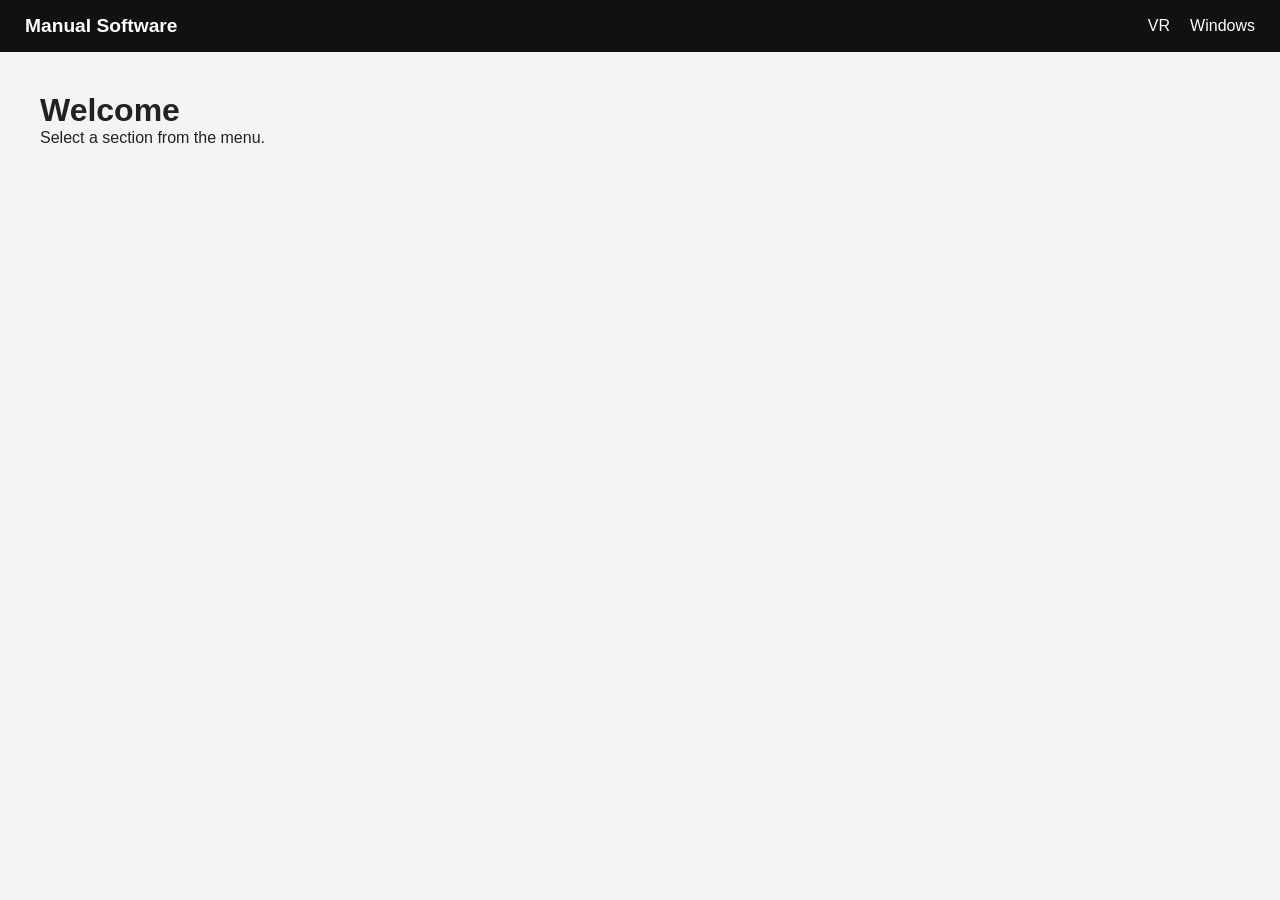
==== index.html @ 60f71440 "fix: index" ====
<!DOCTYPE html>
<html lang="en">

	<head>
		<meta charset="UTF-8">
		<meta name="viewport" content="width=device-width, initial-scale=1.0">
		<title>Manual Padaria</title>
		<link rel="stylesheet" href="../css/index.css">
	</head>

	<body>

		<header class="navbar">
			<div class="logo">Manual Software</div>

			<button class="menu-toggle" id="menuToggle">
				☰
			</button>

			<nav id="navMenu">
				<a href="software/vr">VR</a>
				<a href="software/win">Windows</a>
			</nav>
		</header>

		<main class="content">
			<h1>Welcome</h1>
			<p>Select a section from the menu.</p>
		</main>

		<script src="js/index.js"></script>
	</body>
</html>
---- css/index.css ----
* {
    margin: 0;
    padding: 0;
    box-sizing: border-box;
}

body {
    font-family: Arial, sans-serif;
    background: #f4f4f4;
    color: #222;
}

/* NAVBAR */

.navbar {
    display: flex;
    justify-content: space-between;
    align-items: center;

    background: #111;
    color: white;

    padding: 15px 25px;
}

.logo {
    font-size: 1.2rem;
    font-weight: bold;
}

nav {
    display: flex;
    gap: 20px;
}

nav a {
    color: white;
    text-decoration: none;
    transition: 0.2s;
}

nav a:hover {
    color: #4da3ff;
}

/* MOBILE BUTTON */

.menu-toggle {
    display: none;

    background: none;
    border: none;

    color: white;
    font-size: 1.5rem;

    cursor: pointer;
}

/* CONTENT */

.content {
    padding: 40px;
}

/* MOBILE */

@media (max-width: 768px) {

    .menu-toggle {
        display: block;
    }

    nav {
        display: none;

        flex-direction: column;

        position: absolute;
        top: 60px;
        right: 20px;

        background: #222;
        padding: 15px;

        border-radius: 8px;
    }

    nav.show {
        display: flex;
    }
}
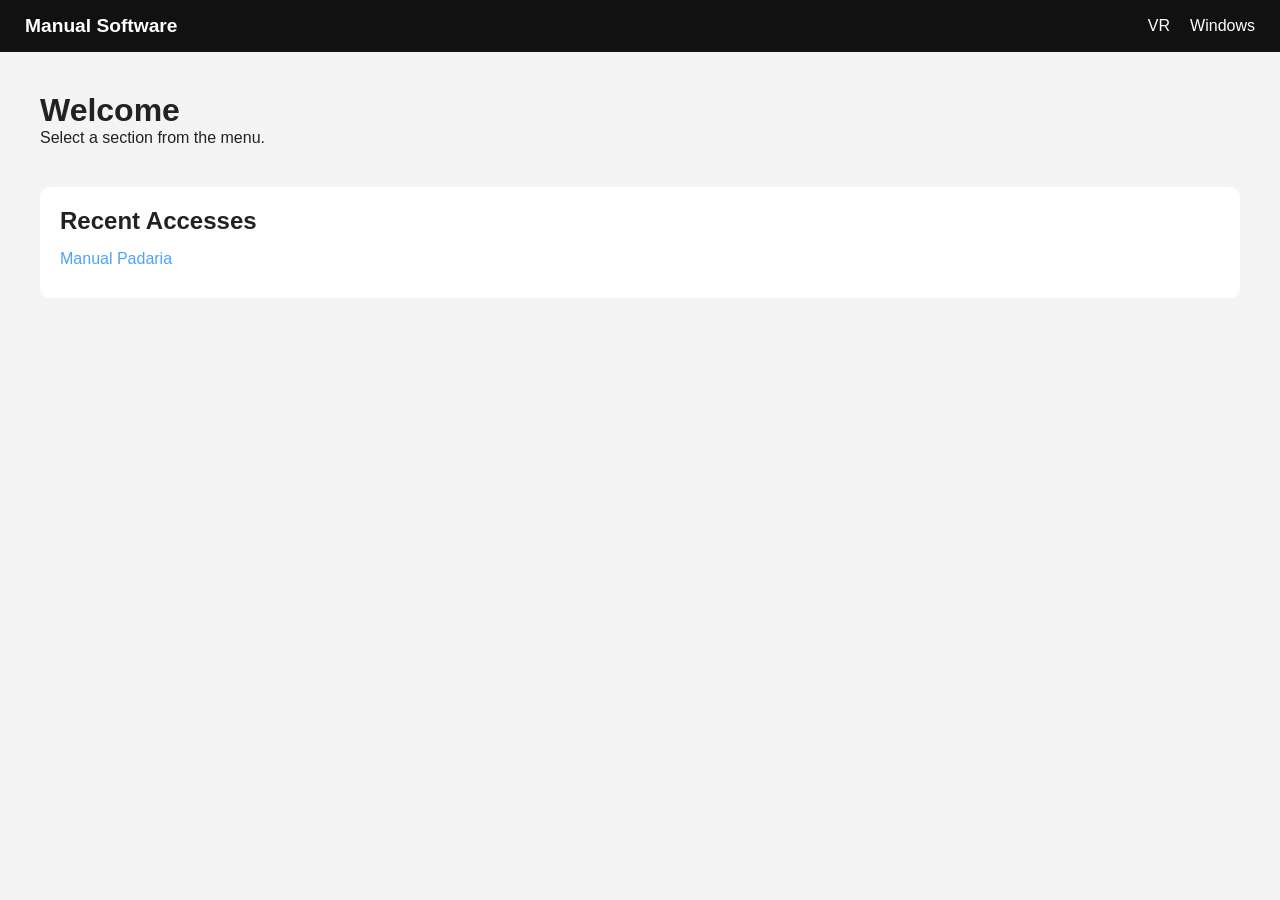
==== commit 52c27ad3: "feat: solution glassfish_error" ====
--- a/index.html
+++ b/index.html
@@ -1,33 +1,32 @@
 <!DOCTYPE html>
-<html lang="en">
-
+<html lang="pt-br">
 	<head>
 		<meta charset="UTF-8">
 		<meta name="viewport" content="width=device-width, initial-scale=1.0">
 		<title>Manual Padaria</title>
-		<link rel="stylesheet" href="../css/index.css">
+		<link rel="stylesheet" href="css/index.css">
+		<link rel="stylesheet" href="css/recent.css">
 	</head>
-
 	<body>
-
 		<header class="navbar">
 			<div class="logo">Manual Software</div>
-
 			<button class="menu-toggle" id="menuToggle">
 				☰
 			</button>
-
 			<nav id="navMenu">
-				<a href="software/vr">VR</a>
-				<a href="software/win">Windows</a>
+				<a href="./software/vr">VR</a>
+				<a href="./software/win">Windows</a>
 			</nav>
 		</header>
-
 		<main class="content">
 			<h1>Welcome</h1>
 			<p>Select a section from the menu.</p>
+			<section class="recent">
+				<h2>Recent Accesses</h2>
+				<ul id="recentList"></ul>
+			</section>
 		</main>
-
 		<script src="js/index.js"></script>
+    <script src="js/recent.js"></script>
 	</body>
 </html>
--- a/css/index.css
+++ b/css/index.css
@@ -9,8 +9,6 @@
     background: #f4f4f4;
     color: #222;
 }
-
-/* NAVBAR */
 
 .navbar {
     display: flex;
@@ -42,8 +40,6 @@
 nav a:hover {
     color: #4da3ff;
 }
-
-/* MOBILE BUTTON */
 
 .menu-toggle {
     display: none;
--- a/css/recent.css
+++ b/css/recent.css
@@ -0,0 +1,28 @@
+.recent {
+    margin-top: 40px;
+    padding: 20px;
+
+    background: white;
+    border-radius: 10px;
+}
+
+.recent h2 {
+    margin-bottom: 15px;
+}
+
+.recent ul {
+    list-style: none;
+}
+
+.recent li {
+    margin: 10px 0;
+}
+
+.recent a {
+    text-decoration: none;
+    color: #4da3ff;
+}
+
+.recent a:hover {
+    text-decoration: underline;
+}
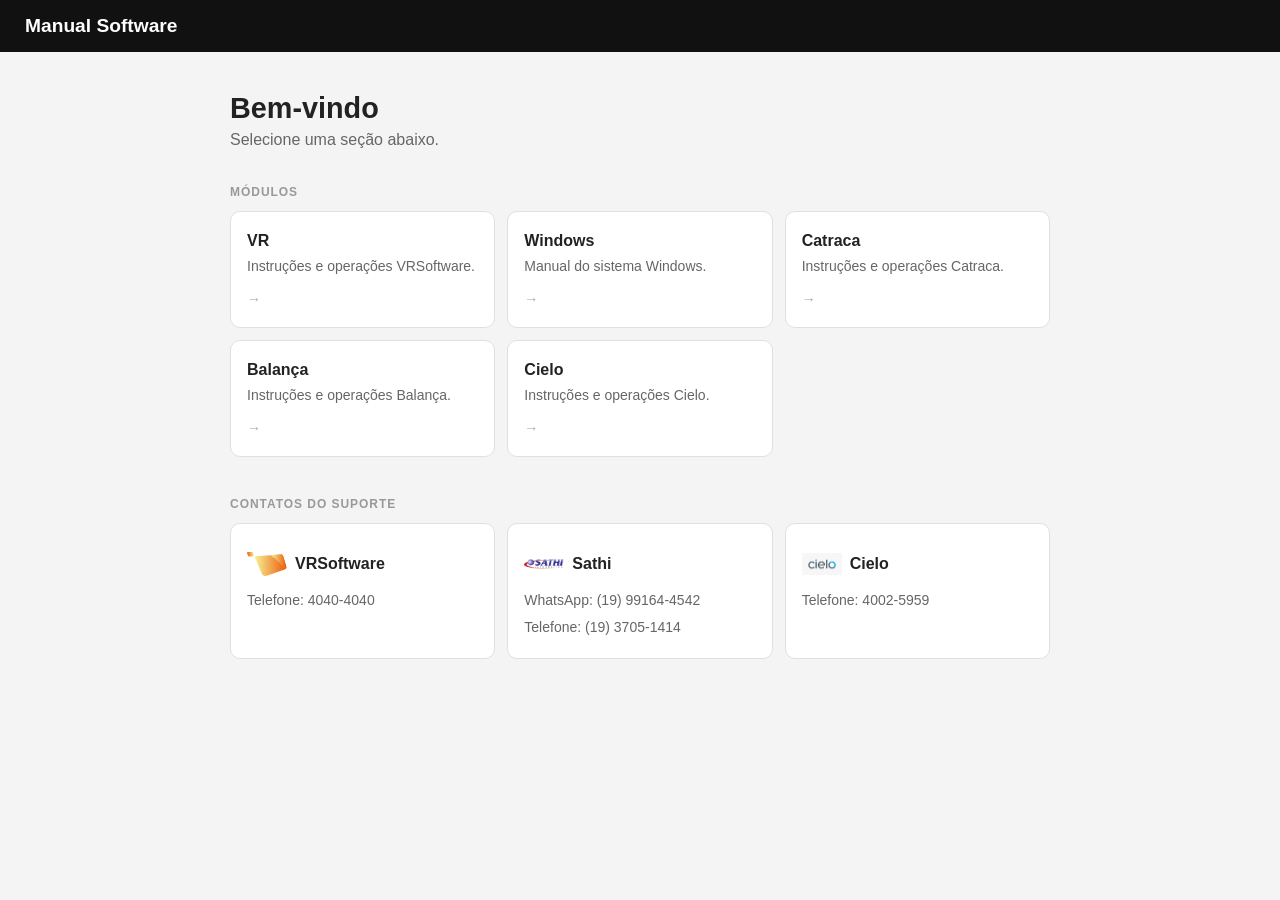
==== commit 71acebf0: "feat: dirs catraca, balanca, cielo + phone" ====
--- a/index.html
+++ b/index.html
@@ -5,28 +5,74 @@
 		<meta name="viewport" content="width=device-width, initial-scale=1.0">
 		<title>Manual Padaria</title>
 		<link rel="stylesheet" href="css/index.css">
-		<link rel="stylesheet" href="css/recent.css">
 	</head>
 	<body>
 		<header class="navbar">
 			<div class="logo">Manual Software</div>
-			<button class="menu-toggle" id="menuToggle">
-				☰
-			</button>
-			<nav id="navMenu">
-				<a href="./software/vr">VR</a>
-				<a href="./software/win">Windows</a>
-			</nav>
 		</header>
 		<main class="content">
-			<h1>Welcome</h1>
-			<p>Select a section from the menu.</p>
-			<section class="recent">
-				<h2>Recent Accesses</h2>
-				<ul id="recentList"></ul>
+			<h1>Bem-vindo</h1>
+			<p class="subtitle">Selecione uma seção abaixo.</p>
+
+			<section class="modules">
+				<h2>Módulos</h2>
+				<div class="cards">
+					<a href="./software/vr/vr.html" class="card">
+						<span class="card-title">VR</span>
+						<p class="card-desc">Instruções e operações VRSoftware.</p>
+						<span class="card-arrow">→</span>
+					</a>
+					<a href="./software/win/win.html" class="card">
+						<span class="card-title">Windows</span>
+						<p class="card-desc">Manual do sistema Windows.</p>
+						<span class="card-arrow">→</span>
+					</a>
+					<a href="./software/catraca/catraca.html" class="card">
+						<span class="card-title">Catraca</span>
+						<p class="card-desc">Instruções e operações Catraca.</p>
+						<span class="card-arrow">→</span>
+					</a>
+					<a href="./software/balanca/balanca.html" class="card">
+						<span class="card-title">Balança</span>
+						<p class="card-desc">Instruções e operações Balança.</p>
+						<span class="card-arrow">→</span>
+					</a>
+					<a href="./software/cielo/cielo.html" class="card">
+						<span class="card-title">Cielo</span>
+						<p class="card-desc">Instruções e operações Cielo.</p>
+						<span class="card-arrow">→</span>
+					</a>
+				</div>
+			</section>
+			<section class="modules">
+				<h2>Contatos do suporte</h2>
+				<div class="cards">
+					<div class="card">
+						<div class="card-title">
+							<img class="card-icon" src="assets/img/logos/logo-vr.svg" alt="VRSoftware logo">
+							<span>VRSoftware</span>
+						</div>
+						<div class="card-desc">Telefone: 4040-4040</div>
+					</div>
+					<div class="card">
+						<div class="card-title">
+							<img class="card-icon" src="assets/img/logos/logo-sathi.png" alt="Sathi logo">
+							<span>Sathi</span>
+						</div>
+						<div class="card-desc">WhatsApp: (19) 99164-4542</div>
+						<div class="card-desc">Telefone: (19) 3705-1414</div>
+					</div>
+					<div class="card">
+						<div class="card-title">
+							<img class="card-icon" src="assets/img/logos/logo-cielo.png" alt="Cielo logo">
+							<span>Cielo</span>
+						</div>
+						<div class="card-desc">Telefone: 4002-5959</div>
+					</div>
+				</div>
 			</section>
 		</main>
-		<script src="js/index.js"></script>
-    <script src="js/recent.js"></script>
+
+		<script src="js/recent.js"></script>
 	</body>
 </html>
--- a/css/index.css
+++ b/css/index.css
@@ -1,88 +1,143 @@
 * {
-    margin: 0;
-    padding: 0;
-    box-sizing: border-box;
+  margin: 0;
+  padding: 0;
+  box-sizing: border-box;
 }
 
 body {
-    font-family: Arial, sans-serif;
-    background: #f4f4f4;
-    color: #222;
+  font-family: Arial, sans-serif;
+  background: #f4f4f4;
+  color: #222;
 }
 
 .navbar {
-    display: flex;
-    justify-content: space-between;
-    align-items: center;
-
-    background: #111;
-    color: white;
-
-    padding: 15px 25px;
+  background: #111;
+  color: white;
+  padding: 15px 25px;
 }
 
 .logo {
-    font-size: 1.2rem;
-    font-weight: bold;
+  font-size: 1.2rem;
+  font-weight: bold;
 }
 
-nav {
-    display: flex;
-    gap: 20px;
+.content {
+  padding: 40px;
+  max-width: 900px;
+  margin: 0 auto;
 }
 
-nav a {
-    color: white;
-    text-decoration: none;
-    transition: 0.2s;
+.content h1 {
+  font-size: 1.8rem;
+  margin-bottom: 6px;
 }
 
-nav a:hover {
-    color: #4da3ff;
+.subtitle {
+  color: #666;
+  margin-bottom: 36px;
 }
 
-.menu-toggle {
-    display: none;
+/* MODULES */
 
-    background: none;
-    border: none;
-
-    color: white;
-    font-size: 1.5rem;
-
-    cursor: pointer;
+.modules h2,
+.recent h2 {
+  font-size: 0.75rem;
+  font-weight: 600;
+  text-transform: uppercase;
+  letter-spacing: 0.08em;
+  color: #999;
+  margin-bottom: 12px;
 }
 
-/* CONTENT */
+.cards {
+  display: grid;
+  grid-template-columns: repeat(3, minmax(180px, 1fr));
+  gap: 12px;
+  margin-bottom: 40px;
+}
 
-.content {
-    padding: 40px;
+.card {
+  background: #fff;
+  border: 1px solid #e0e0e0;
+  border-radius: 10px;
+  padding: 20px 16px;
+  text-decoration: none;
+  color: inherit;
+  display: flex;
+  flex-direction: column;
+  gap: 6px;
+  transition: border-color 0.15s, box-shadow 0.15s;
+}
+
+.card:hover {
+  border-color: #aaa;
+  box-shadow: 0 2px 8px rgba(0,0,0,0.06);
+}
+
+.card-title {
+  display: flex;
+  align-items: center;
+  gap: 8px;
+  font-size: 1rem;
+  font-weight: 600;
+}
+
+.card-icon {
+  width: 40px;
+  height: 40px;
+  object-fit: contain;
+}
+
+.card-desc {
+  font-size: 0.875rem;
+  color: #666;
+  line-height: 1.5;
+  flex: 1;
+}
+
+.card-arrow {
+  font-size: 0.875rem;
+  color: #aaa;
+  margin-top: 8px;
+}
+
+/* RECENT */
+
+.recent {
+  border-top: 1px solid #e0e0e0;
+  padding-top: 24px;
+}
+
+#recentList {
+  list-style: none;
+  display: flex;
+  flex-direction: column;
+}
+
+#recentList li {
+  border-bottom: 1px solid #f0f0f0;
+}
+
+#recentList li:last-child {
+  border-bottom: none;
+}
+
+#recentList a {
+  display: block;
+  padding: 10px 0;
+  font-size: 0.9rem;
+  color: #1a6fc4;
+  text-decoration: none;
+}
+
+#recentList a:hover {
+  text-decoration: underline;
 }
 
 /* MOBILE */
 
-@media (max-width: 768px) {
-
-    .menu-toggle {
-        display: block;
-    }
-
-    nav {
-        display: none;
-
-        flex-direction: column;
-
-        position: absolute;
-        top: 60px;
-        right: 20px;
-
-        background: #222;
-        padding: 15px;
-
-        border-radius: 8px;
-    }
-
-    nav.show {
-        display: flex;
-    }
+@media (max-width: 600px) {
+  .content {
+    padding: 24px 16px;
+  }
 }
